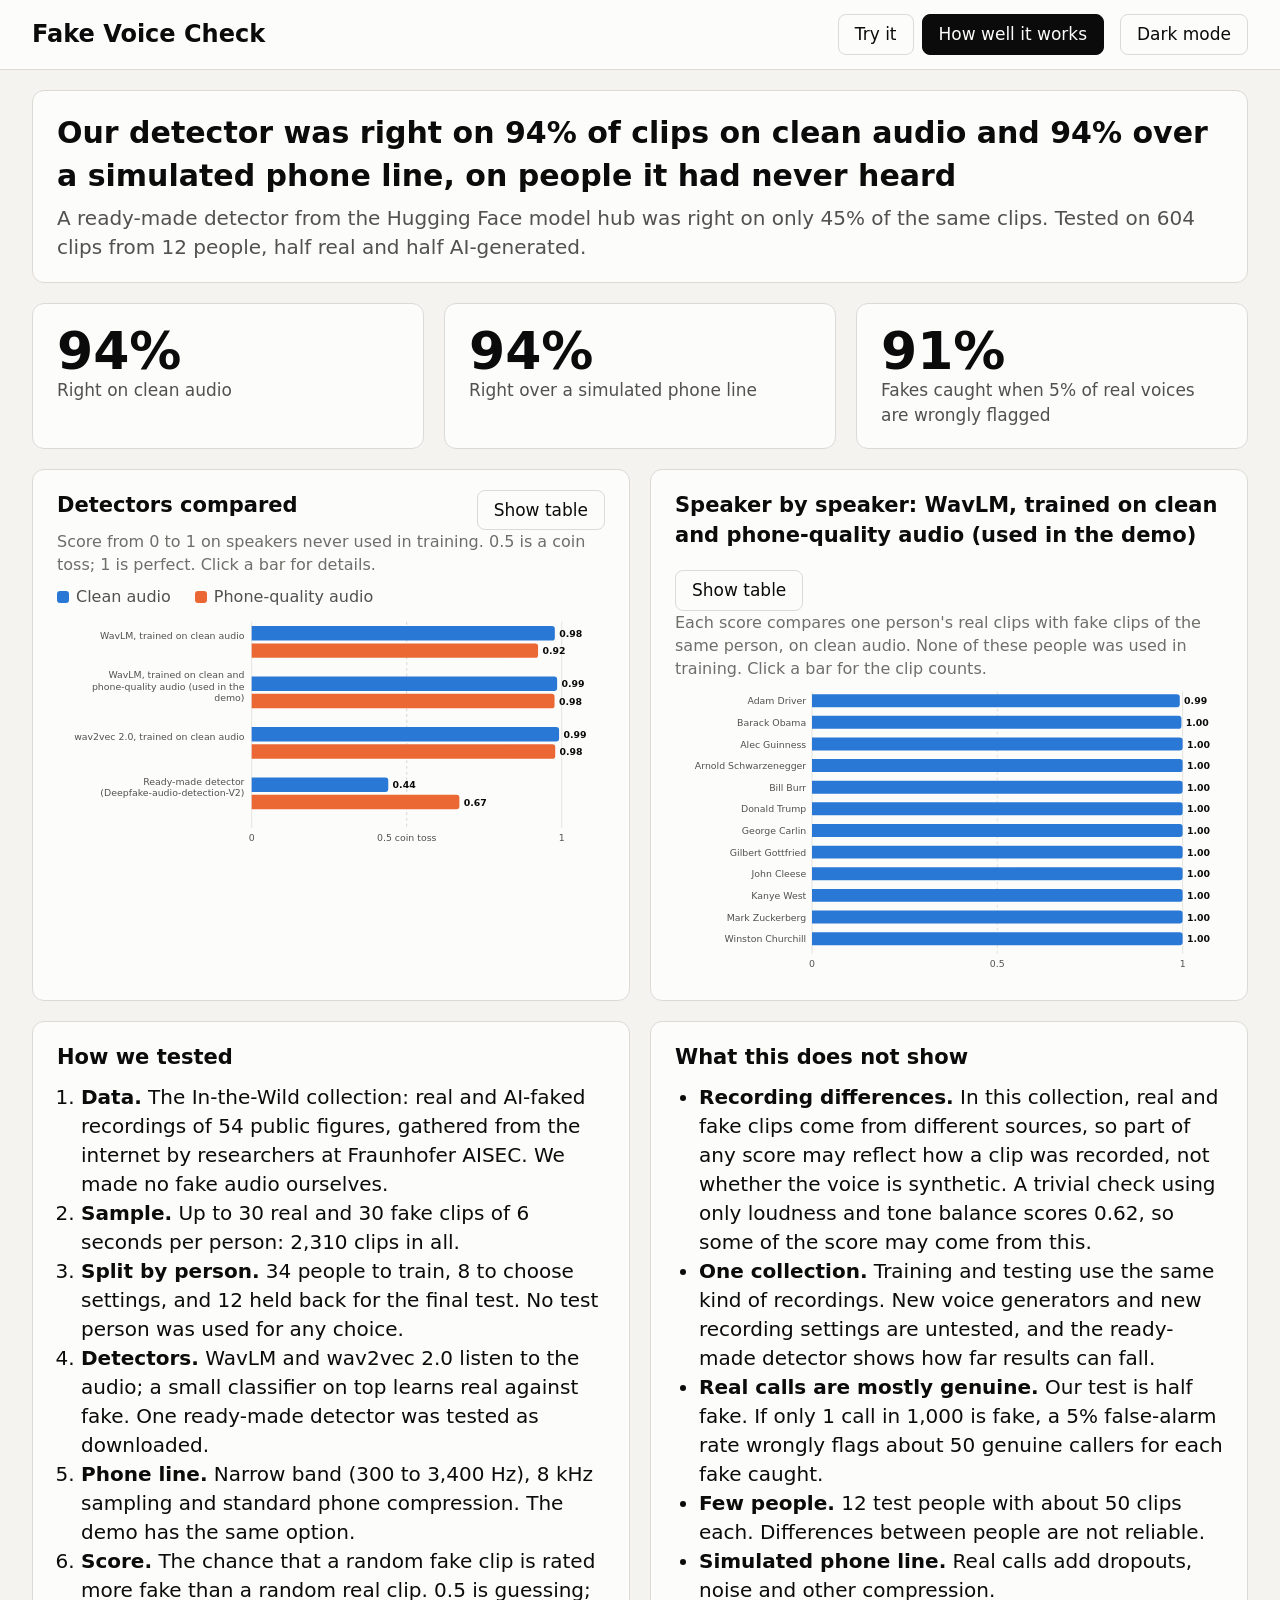
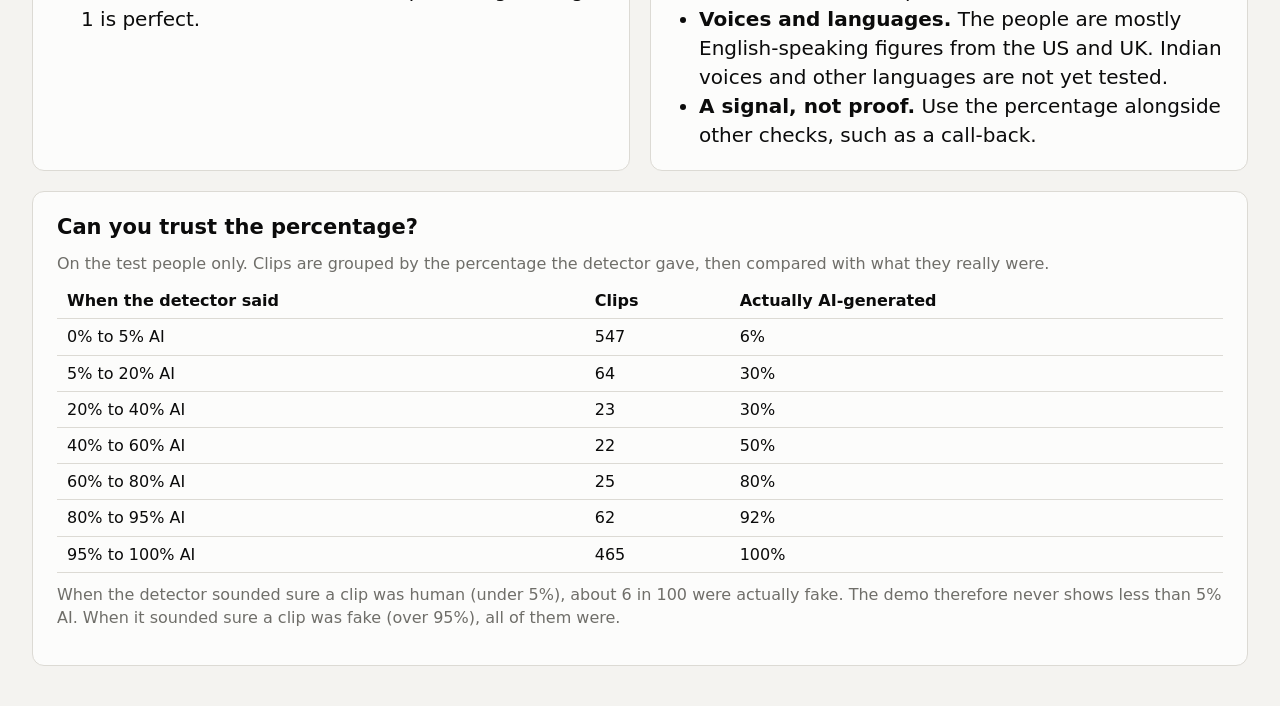
==== docs/stats.html @ 2c1122c0 "Move the website to docs/ so GitHub Pages can serve it Co-Authored-By: Claude Sonnet 5.5 <noreply@an" ====
<!doctype html>
<html lang="en-GB">
<head>
<meta charset="utf-8">
<meta name="viewport" content="width=device-width, initial-scale=1">
<title>Fake Voice Check: how well it works</title>
<meta name="description" content="Test results for detecting AI-generated voices, on speakers the detectors had never heard, with clean and phone-quality audio.">
<link rel="stylesheet" href="assets/style.css">
</head>
<body>
<header class="top">
  <h1>Fake Voice Check</h1>
  <nav>
    <a href="index.html">Try it</a>
    <a href="stats.html" aria-current="page">How well it works</a>
    <button class="btn toggle" id="theme" aria-label="Switch between light and dark">Dark mode</button>
  </nav>
</header>
<main>
  <div class="card" style="margin-bottom:1rem">
    <h2 id="headline" style="font-size:1.5rem; margin:0"></h2>
    <p class="muted" id="subhead" style="margin:.3rem 0 0"></p>
  </div>
  <div class="grid cols-3" id="tiles" style="margin-bottom:1rem"></div>
  <div class="grid cols-2">
    <section class="card">
      <div class="row" style="justify-content:space-between"><h2>Detectors compared</h2><button class="btn" id="t1">Show table</button></div>
      <p class="small" style="margin:0 0 .3rem">Score from 0 to 1 on speakers never used in training. 0.5 is a coin toss; 1 is perfect. Click a bar for details.</p>
      <div class="legend"><span><i style="background:var(--series-1)"></i>Clean audio</span><span><i style="background:var(--series-2)"></i>Phone-quality audio</span></div>
      <div id="chart1"></div>
    </section>
    <section class="card">
      <div class="row" style="justify-content:space-between"><h2 id="h-spk">Speaker by speaker</h2><button class="btn" id="t2">Show table</button></div>
      <p class="small" style="margin:0 0 .3rem" id="spk-sub"></p>
      <div id="chart2"></div>
    </section>
  </div>
  <div class="grid cols-2" style="margin-top:1rem">
    <section class="card"><h2>How we tested</h2><div id="method"></div></section>
    <section class="card"><h2>What this does not show</h2><div id="caveats"></div></section>
  </div>
  <section class="card" style="margin-top:1rem"><h2>Can you trust the percentage?</h2><p class="small" style="margin:0 0 .4rem" id="cal-sub"></p><div id="cal"></div></section>
</main>
<div id="tip"></div>
<dialog id="dlg"><h3 id="dlg-t"></h3><div id="dlg-b"></div><div class="row" style="margin-top:1rem; justify-content:flex-end"><button class="btn" id="dlg-x">Close</button></div></dialog>
<script src="assets/stats.js"></script>
</body>
</html>
---- docs/assets/style.css ----
/* Built for a monitor: large text, little white space. Light by default, dark on request. */
:root {
  color-scheme: light;
  --surface-0: #f4f3f0;
  --surface-1: #fcfcfb;
  --line: #dcdad4;
  --text-primary: #0b0b0b;
  --text-secondary: #52514e;
  --text-muted: #6f6e69;
  --series-1: #2a78d6;   /* clean audio */
  --series-2: #eb6834;   /* phone-quality audio */
  --human: #2a78d6;
  --ai: #eb6834;
  --good: #006300;
  --warn-bg: #fff4d6;
  --warn-line: #e0b84a;
}
:root[data-theme="dark"] {
  color-scheme: dark;
  --surface-0: #121211;
  --surface-1: #1a1a19;
  --line: #3a3a37;
  --text-primary: #f0efec;
  --text-secondary: #c3c2b7;
  --text-muted: #a3a29a;
  --series-1: #3987e5;
  --series-2: #d95926;
  --human: #3987e5;
  --ai: #d95926;
  --good: #5fd35f;
  --warn-bg: #3a3320;
  --warn-line: #8a7430;
}
* { box-sizing: border-box; }
html { font-size: 20px; }
body {
  margin: 0; background: var(--surface-0); color: var(--text-primary);
  font-family: system-ui, -apple-system, "Segoe UI", Roboto, sans-serif; line-height: 1.45;
}
header.top {
  display: flex; align-items: center; gap: 1.2rem; padding: .7rem 1.6rem;
  background: var(--surface-1); border-bottom: 1px solid var(--line);
}
header.top h1 { font-size: 1.2rem; margin: 0; font-weight: 650; }
header.top nav { display: flex; gap: .4rem; margin-left: auto; }
header.top a, button.btn {
  font: inherit; font-size: .85rem; color: var(--text-primary); text-decoration: none;
  padding: .35rem .8rem; border: 1px solid var(--line); border-radius: 8px;
  background: var(--surface-1); cursor: pointer;
}
header.top a[aria-current="page"] { background: var(--text-primary); color: var(--surface-1); border-color: var(--text-primary); }
button.btn.primary { background: var(--series-1); color: #fff; border-color: var(--series-1); }
button.btn:disabled { opacity: .5; cursor: not-allowed; }
main { padding: 1rem 1.6rem 2rem; max-width: 1700px; margin: 0 auto; }
.grid { display: grid; gap: 1rem; }
.cols-2 { grid-template-columns: 1fr 1fr; }
.cols-3 { grid-template-columns: repeat(3, 1fr); }
.cols-demo { grid-template-columns: 5fr 7fr; }
.card { background: var(--surface-1); border: 1px solid var(--line); border-radius: 12px; padding: 1rem 1.2rem; }
.card h2 { font-size: 1.05rem; margin: 0 0 .5rem; }
.muted { color: var(--text-secondary); }
.small { font-size: .8rem; color: var(--text-muted); }
.tile { cursor: pointer; transition: border-color .15s; }
.tile:hover, .tile:focus-visible { border-color: var(--text-secondary); outline: none; }
.tile .big { font-size: 2.6rem; font-weight: 700; line-height: 1.05; font-variant-numeric: tabular-nums; }
.tile .label { font-size: .85rem; color: var(--text-secondary); }
/* demo */
.drop { border: 2px dashed var(--line); border-radius: 12px; padding: 1.2rem; text-align: center; background: var(--surface-0); }
.drop.over { border-color: var(--series-1); }
.row { display: flex; gap: .5rem; flex-wrap: wrap; align-items: center; }
.samples { display: grid; grid-template-columns: 1fr 1fr; gap: .4rem; margin-top: .5rem; }
.samples button { text-align: left; }
.verdict { font-size: 3.2rem; font-weight: 750; line-height: 1; }
.verdict.ai { color: var(--ai); } .verdict.human { color: var(--human); }
.bar2 { display: flex; height: 38px; border-radius: 8px; overflow: hidden; gap: 2px; margin: .6rem 0; }
.bar2 div { display: flex; align-items: center; padding: 0 .6rem; color: #fff; font-weight: 650; font-size: .9rem; min-width: 0; white-space: nowrap; overflow: hidden; }
.bar2 .h { background: var(--human); } .bar2 .a { background: var(--ai); }
.timeline { display: flex; align-items: flex-end; gap: 4px; height: 120px; border-bottom: 1px solid var(--line); padding-top: 4px; }
.timeline .w { flex: 1; min-width: 6px; max-width: 70px; border-radius: 4px 4px 0 0; background: var(--ai); cursor: pointer; position: relative; }
.timeline .w:hover { filter: brightness(1.1); }
.legend { display: flex; gap: 1.2rem; font-size: .8rem; color: var(--text-secondary); margin: .4rem 0; }
.legend i { display: inline-block; width: 12px; height: 12px; border-radius: 3px; margin-right: .35rem; vertical-align: -1px; }
.note { background: var(--warn-bg); border: 1px solid var(--warn-line); border-radius: 10px; padding: .6rem .9rem; font-size: .8rem; }
.status { min-height: 1.3rem; font-size: .85rem; color: var(--text-secondary); }
/* charts */
svg text { fill: var(--text-secondary); font-size: 13px; }
svg .val { fill: var(--text-primary); font-weight: 600; }
.bar-hit { cursor: pointer; }
table.data { border-collapse: collapse; width: 100%; font-size: .8rem; font-variant-numeric: tabular-nums; }
table.data th, table.data td { text-align: left; padding: .3rem .5rem; border-bottom: 1px solid var(--line); }
#tip { position: fixed; pointer-events: none; background: var(--text-primary); color: var(--surface-1); padding: .35rem .6rem; border-radius: 6px; font-size: .78rem; display: none; z-index: 20; max-width: 320px; }
dialog { border: 1px solid var(--line); border-radius: 12px; background: var(--surface-1); color: var(--text-primary); max-width: 640px; padding: 1.2rem 1.4rem; }
dialog::backdrop { background: rgba(0,0,0,.45); }
dialog h3 { margin: 0 0 .5rem; }
.toggle { margin-left: .4rem; }
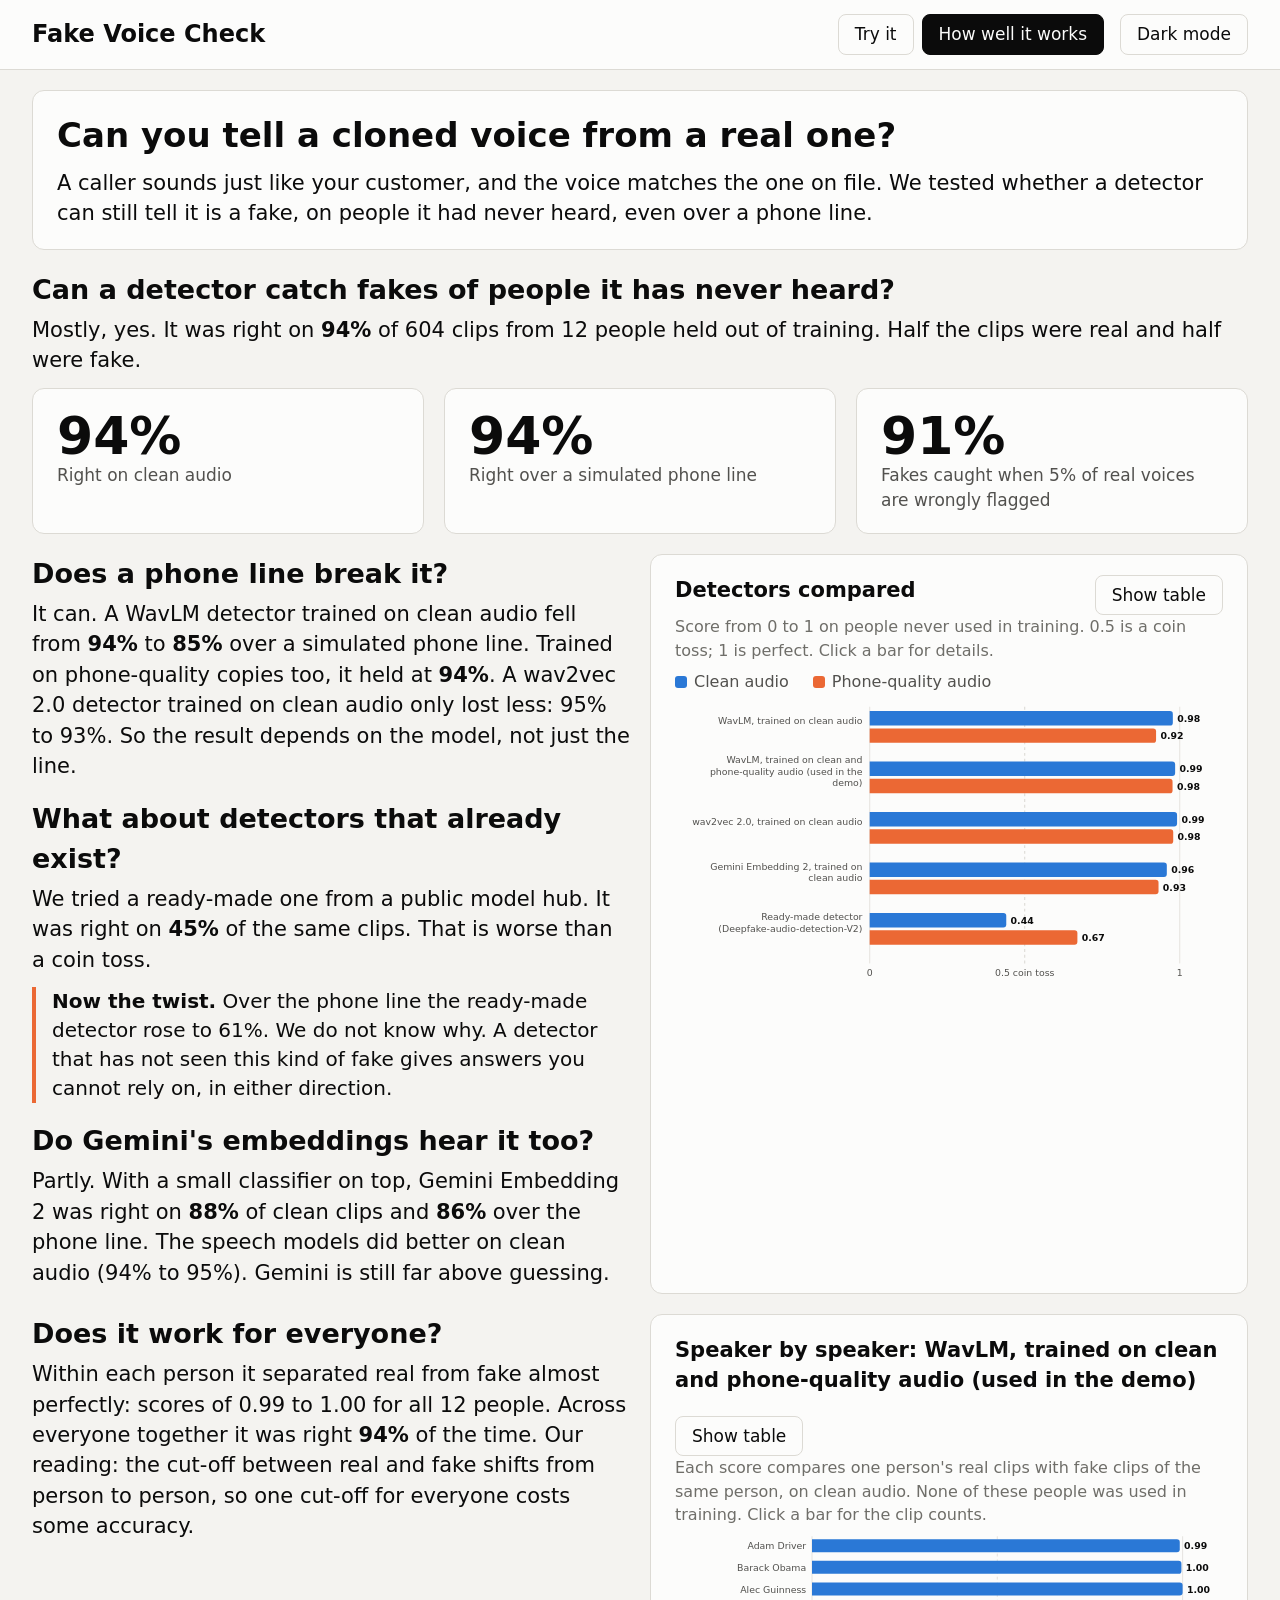
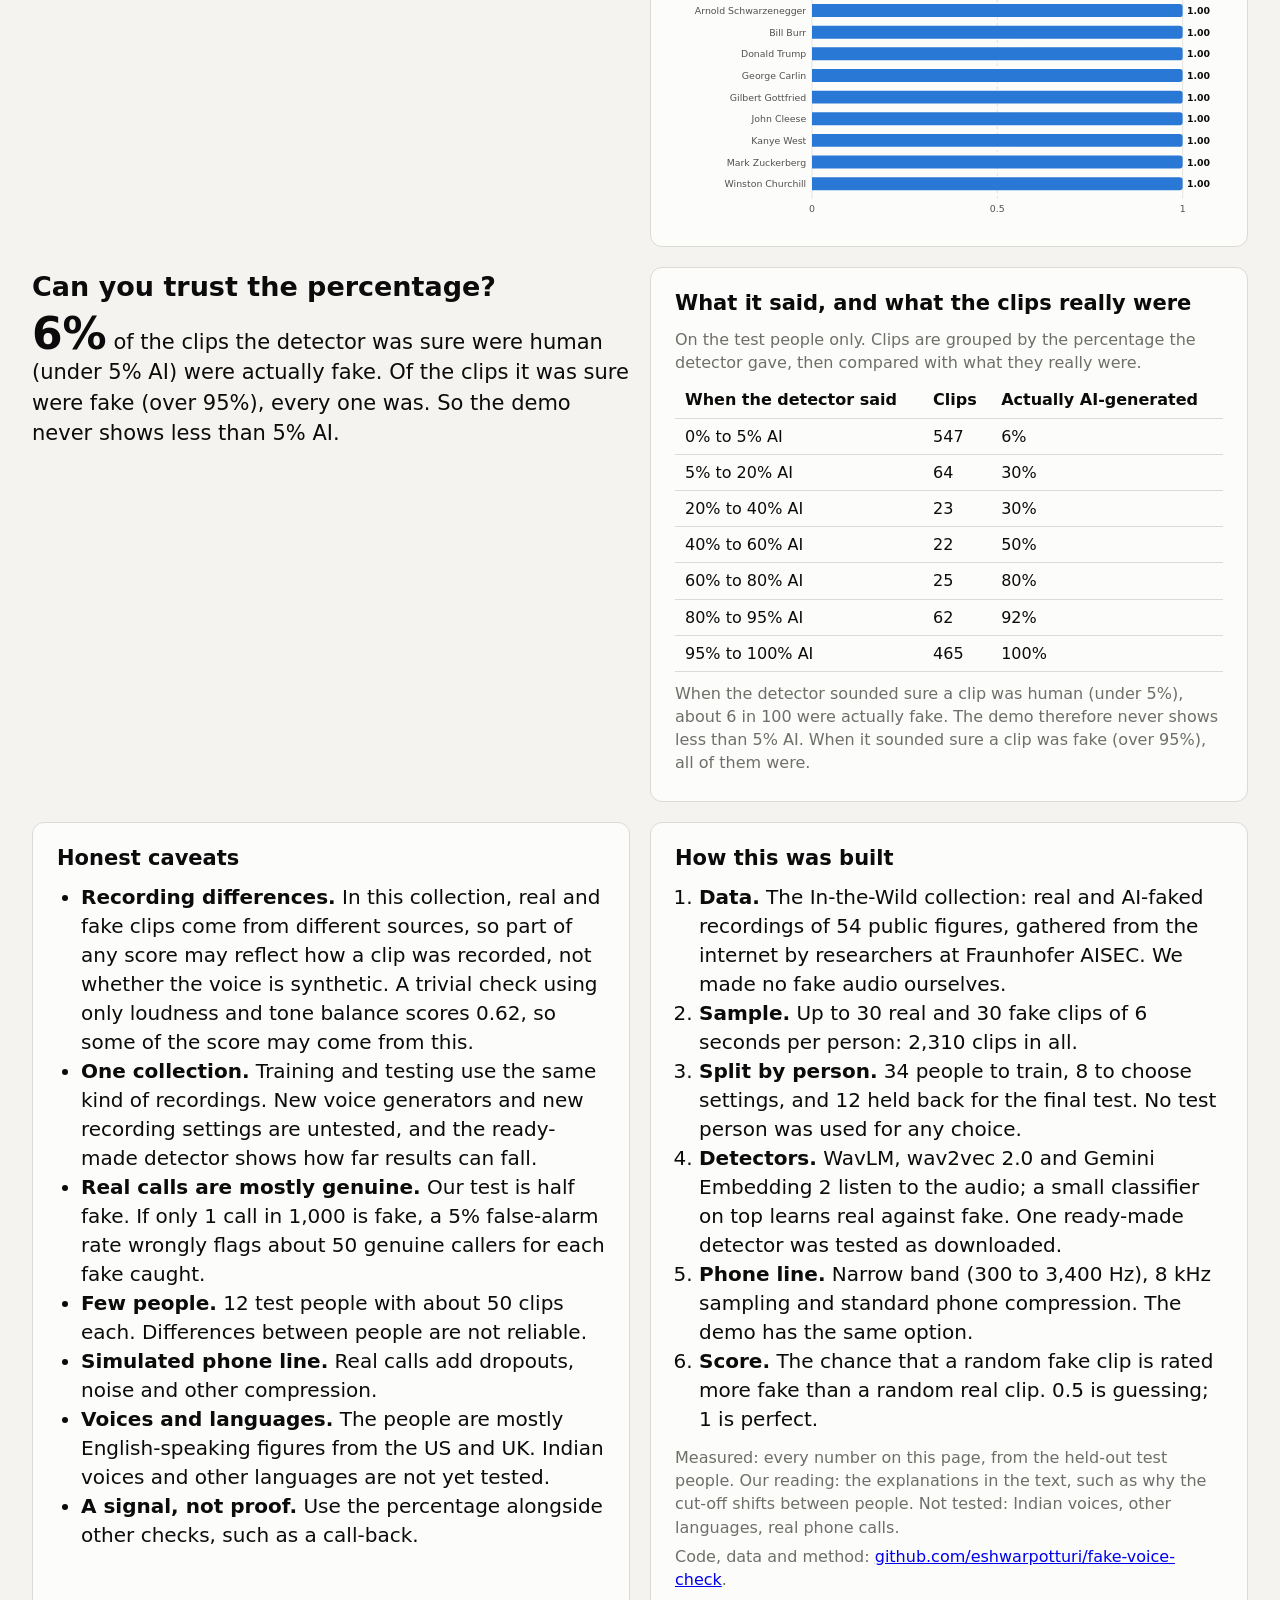
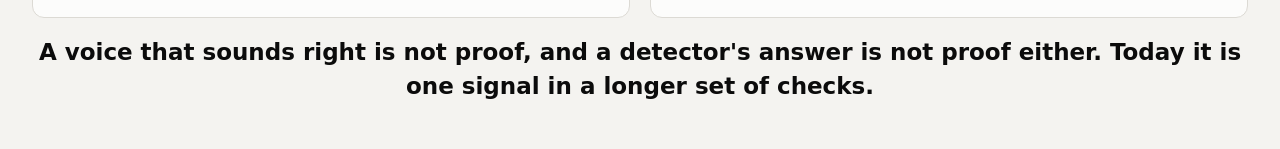
==== commit 83cb1fc7: "Mark samples R or F and tell the results as a story Sample buttons now carry R (real) or F (fake). T" ====
--- a/docs/stats.html
+++ b/docs/stats.html
@@ -4,7 +4,7 @@
 <meta charset="utf-8">
 <meta name="viewport" content="width=device-width, initial-scale=1">
 <title>Fake Voice Check: how well it works</title>
-<meta name="description" content="Test results for detecting AI-generated voices, on speakers the detectors had never heard, with clean and phone-quality audio.">
+<meta name="description" content="Can a detector tell a cloned voice from a real one? Results on people it had never heard, with clean and phone-quality audio.">
 <link rel="stylesheet" href="assets/style.css">
 </head>
 <body>
@@ -16,30 +16,63 @@
     <button class="btn toggle" id="theme" aria-label="Switch between light and dark">Dark mode</button>
   </nav>
 </header>
-<main>
+<main class="story">
+  <!-- Hook: one relatable case, then the question -->
   <div class="card" style="margin-bottom:1rem">
-    <h2 id="headline" style="font-size:1.5rem; margin:0"></h2>
-    <p class="muted" id="subhead" style="margin:.3rem 0 0"></p>
+    <h2 id="headline" style="font-size:1.7rem; margin:0"></h2>
+    <p class="lead" id="subhead" style="margin:.4rem 0 0"></p>
   </div>
-  <div class="grid cols-3" id="tiles" style="margin-bottom:1rem"></div>
-  <div class="grid cols-2">
+
+  <!-- 1. Can it catch fakes of people it has never heard? -->
+  <section style="margin-bottom:1rem">
+    <h3 id="q1"></h3><p class="lead" id="a1"></p>
+    <div class="grid cols-3" id="tiles" style="margin-top:.6rem"></div>
+  </section>
+
+  <!-- 2 and 3. Phone line, and the detectors already on the shelf -->
+  <section class="grid cols-2" style="margin-bottom:1rem">
+    <div>
+      <h3 id="q2"></h3><p class="lead" id="a2"></p>
+      <h3 id="q3" style="margin-top:.9rem"></h3><p class="lead" id="a3"></p>
+      <div class="twist" id="twist"></div>
+      <h3 id="q4" style="margin-top:.9rem"></h3><p class="lead" id="a4"></p>
+    </div>
     <section class="card">
       <div class="row" style="justify-content:space-between"><h2>Detectors compared</h2><button class="btn" id="t1">Show table</button></div>
-      <p class="small" style="margin:0 0 .3rem">Score from 0 to 1 on speakers never used in training. 0.5 is a coin toss; 1 is perfect. Click a bar for details.</p>
+      <p class="small" style="margin:0 0 .3rem">Score from 0 to 1 on people never used in training. 0.5 is a coin toss; 1 is perfect. Click a bar for details.</p>
       <div class="legend"><span><i style="background:var(--series-1)"></i>Clean audio</span><span><i style="background:var(--series-2)"></i>Phone-quality audio</span></div>
       <div id="chart1"></div>
     </section>
+  </section>
+
+  <!-- 5. Does it work for everyone? -->
+  <section class="grid cols-2" style="margin-bottom:1rem">
+    <div>
+      <h3 id="q5"></h3><p class="lead" id="a5"></p>
+    </div>
     <section class="card">
-      <div class="row" style="justify-content:space-between"><h2 id="h-spk">Speaker by speaker</h2><button class="btn" id="t2">Show table</button></div>
+      <div class="row" style="justify-content:space-between"><h2 id="h-spk">Person by person</h2><button class="btn" id="t2">Show table</button></div>
       <p class="small" style="margin:0 0 .3rem" id="spk-sub"></p>
       <div id="chart2"></div>
     </section>
+  </section>
+
+  <!-- 6. Can you trust the percentage? -->
+  <section class="grid cols-2" style="margin-bottom:1rem">
+    <div>
+      <h3 id="q6"></h3><p class="lead" id="a6"></p>
+    </div>
+    <section class="card"><h2>What it said, and what the clips really were</h2><p class="small" style="margin:0 0 .4rem" id="cal-sub"></p><div id="cal"></div></section>
+  </section>
+
+  <!-- Honest caveats, and how the story was built -->
+  <div class="grid cols-2">
+    <section class="card"><h2>Honest caveats</h2><div id="caveats"></div></section>
+    <section class="card"><h2>How this was built</h2><div id="method"></div>
+      <p class="small" style="margin-top:.6rem">Measured: every number on this page, from the held-out test people. Our reading: the explanations in the text, such as why the cut-off shifts between people. Not tested: Indian voices, other languages, real phone calls.</p>
+      <p class="small">Code, data and method: <a href="https://github.com/eshwarpotturi/fake-voice-check">github.com/eshwarpotturi/fake-voice-check</a>.</p></section>
   </div>
-  <div class="grid cols-2" style="margin-top:1rem">
-    <section class="card"><h2>How we tested</h2><div id="method"></div></section>
-    <section class="card"><h2>What this does not show</h2><div id="caveats"></div></section>
-  </div>
-  <section class="card" style="margin-top:1rem"><h2>Can you trust the percentage?</h2><p class="small" style="margin:0 0 .4rem" id="cal-sub"></p><div id="cal"></div></section>
+  <p class="closing" id="closing"></p>
 </main>
 <div id="tip"></div>
 <dialog id="dlg"><h3 id="dlg-t"></h3><div id="dlg-b"></div><div class="row" style="margin-top:1rem; justify-content:flex-end"><button class="btn" id="dlg-x">Close</button></div></dialog>
--- a/docs/assets/style.css
+++ b/docs/assets/style.css
@@ -93,3 +93,12 @@
 dialog::backdrop { background: rgba(0,0,0,.45); }
 dialog h3 { margin: 0 0 .5rem; }
 .toggle { margin-left: .4rem; }
+
+.rf { display: inline-block; min-width: 1.5em; text-align: center; font-weight: 700; font-size: .75rem; border-radius: 5px; padding: .05rem .3rem; margin-right: .35rem; color: #fff; }
+.rf.r { background: var(--human); } .rf.f { background: var(--ai); }
+.story h3 { font-size: 1.35rem; margin: 0 0 .3rem; }
+.story p { margin: .3rem 0; }
+.story .lead { font-size: 1.05rem; }
+.story .num { font-size: 2.2rem; font-weight: 700; line-height: 1; font-variant-numeric: tabular-nums; }
+.story .twist { border-left: 4px solid var(--series-2); padding-left: .8rem; margin: .6rem 0; }
+.closing { font-size: 1.15rem; font-weight: 600; text-align: center; padding: .6rem 0 0; }
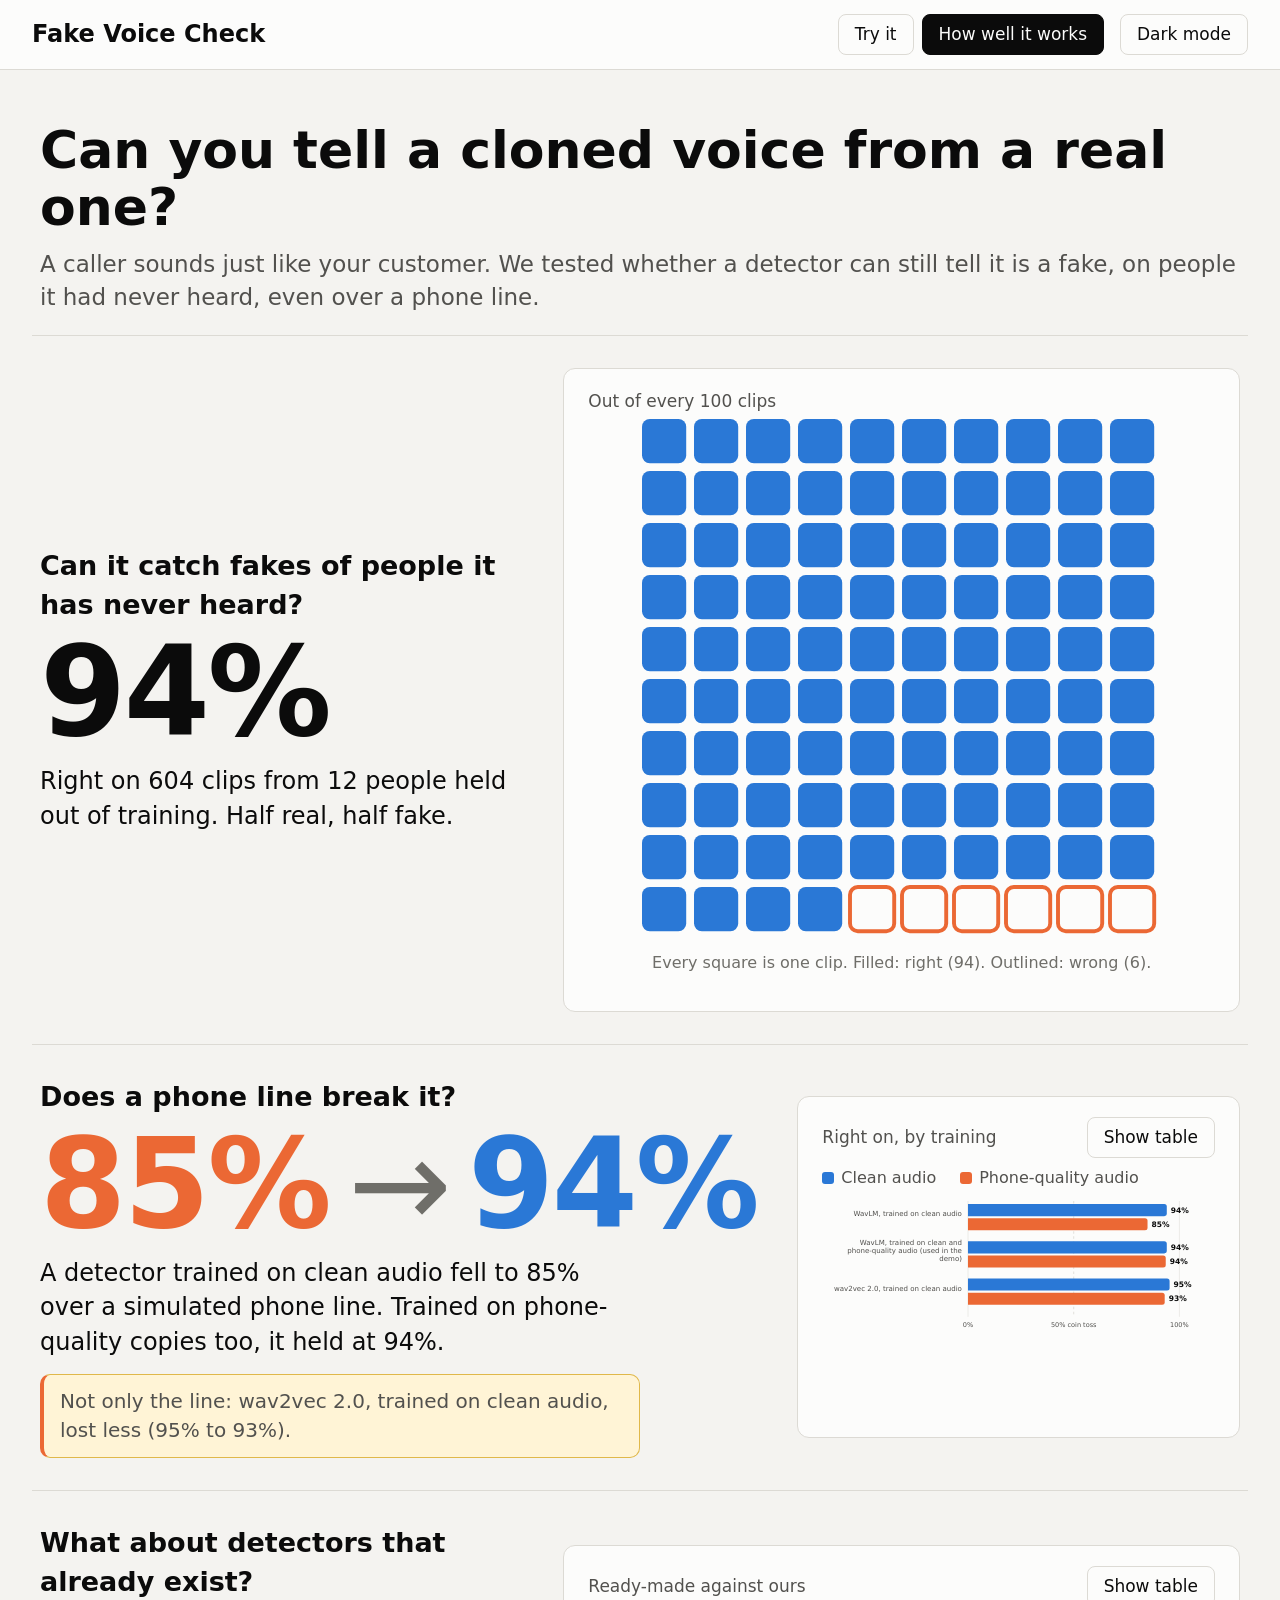
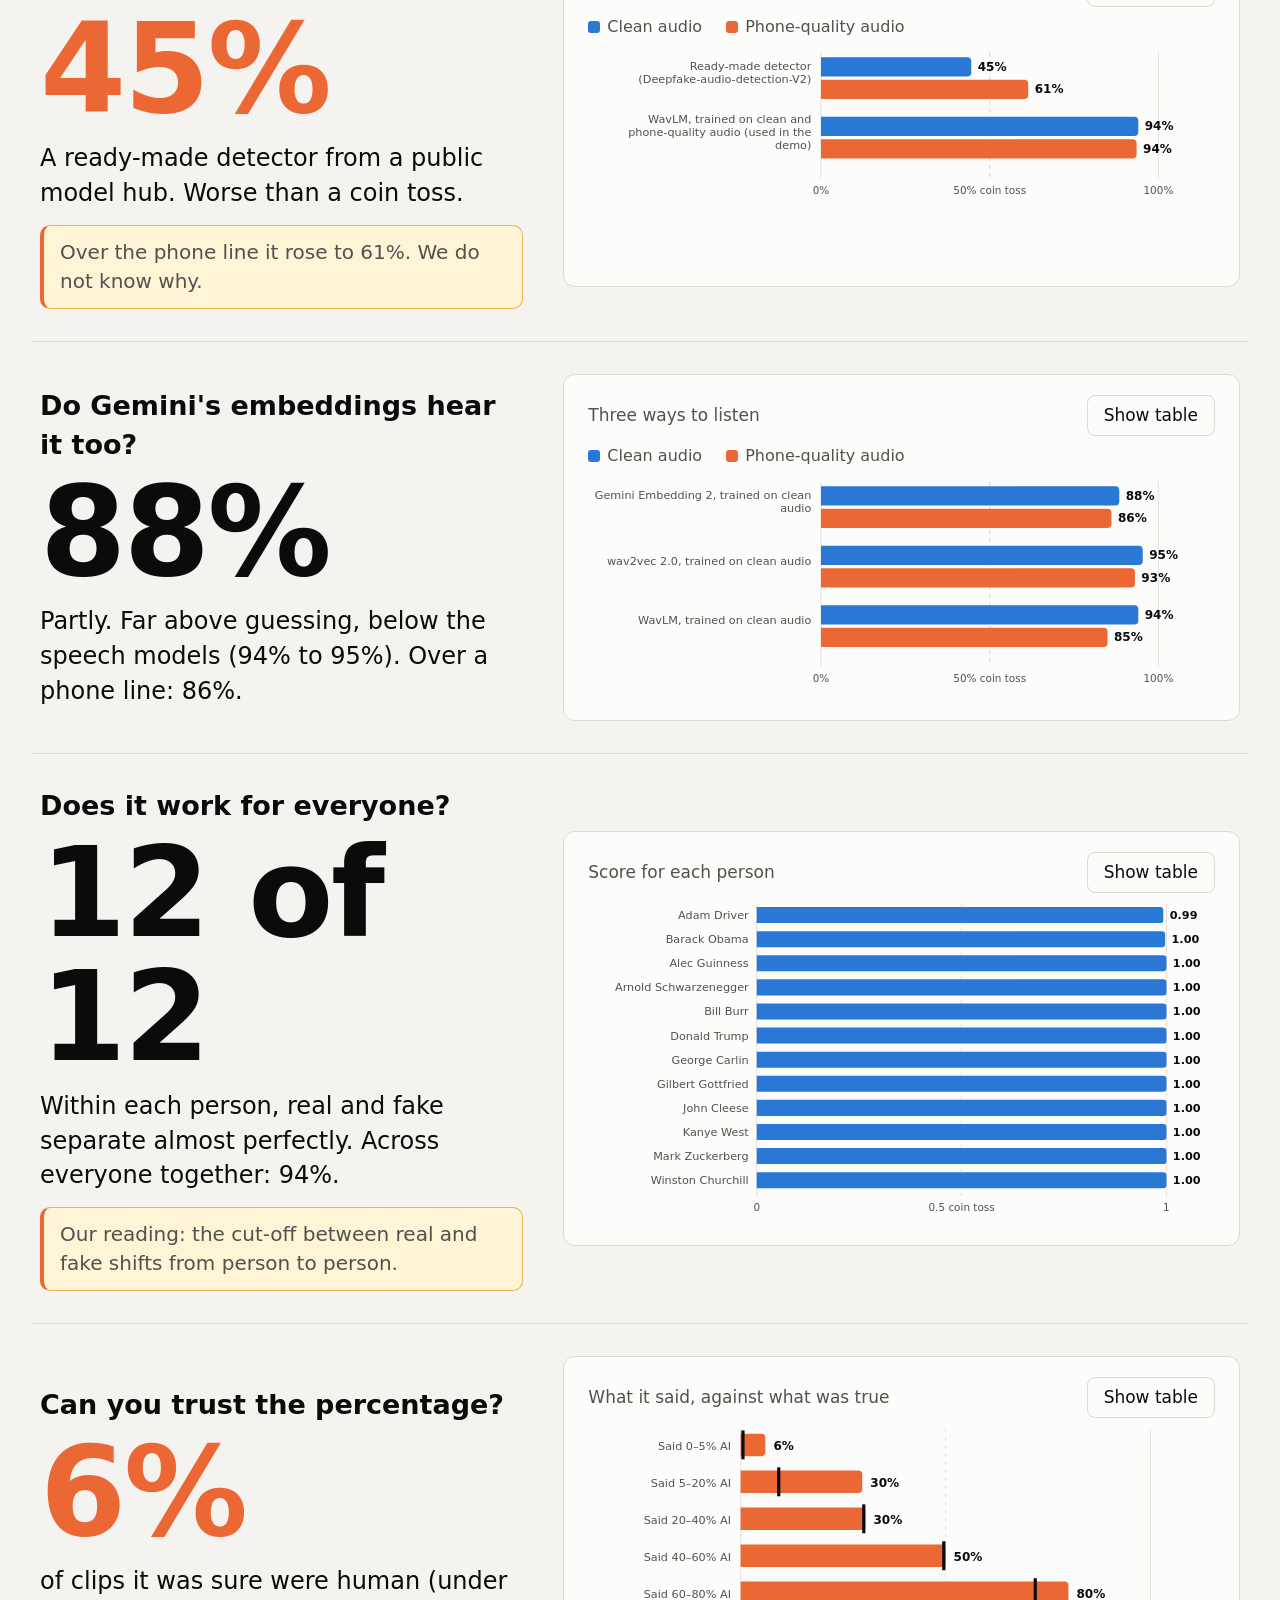
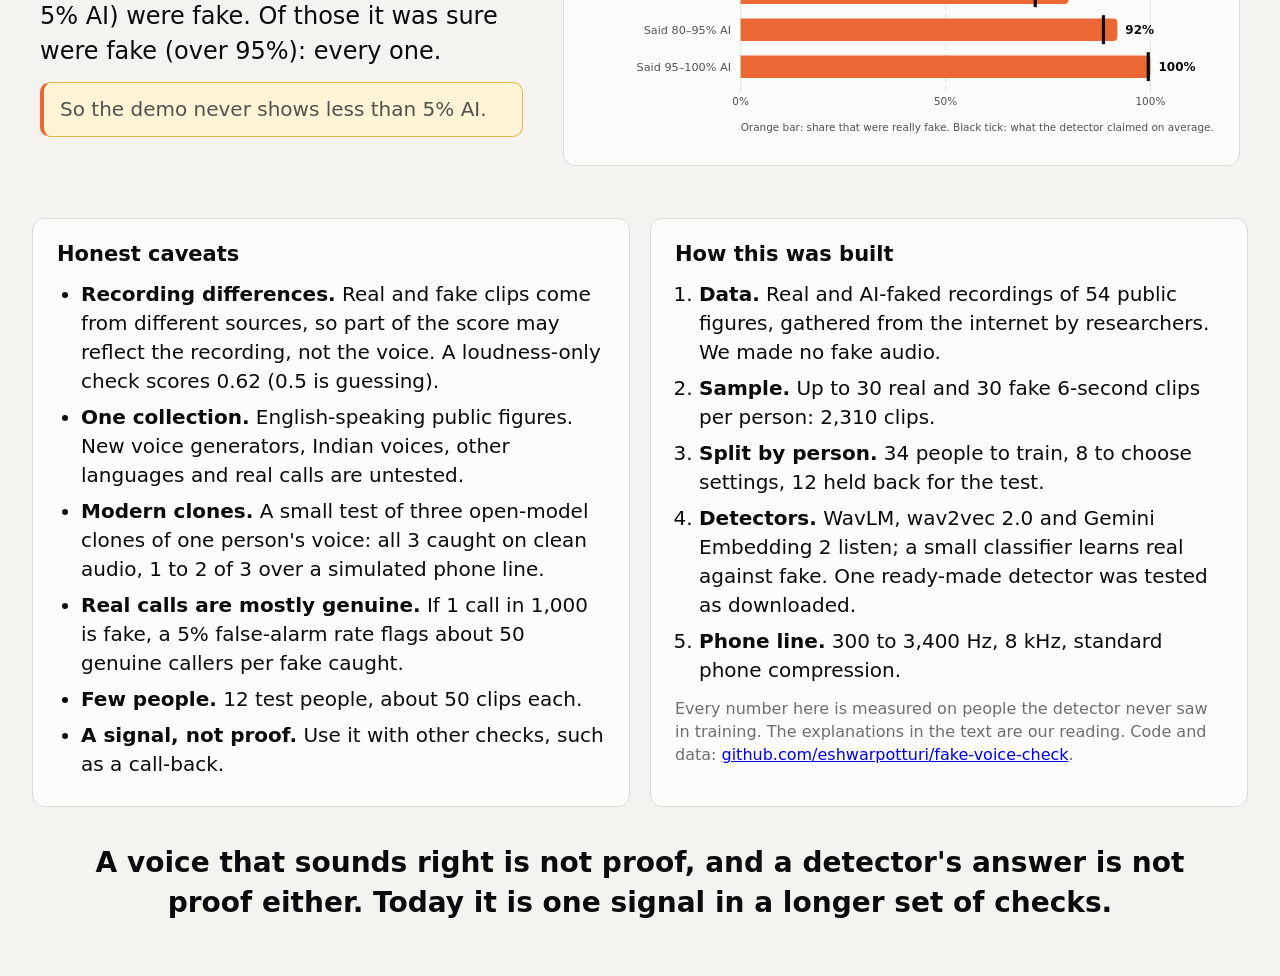
==== commit 18b73761: "Rebuild the results page as a scroll story One question per section, one big number, one short line " ====
--- a/docs/stats.html
+++ b/docs/stats.html
@@ -16,62 +16,17 @@
     <button class="btn toggle" id="theme" aria-label="Switch between light and dark">Dark mode</button>
   </nav>
 </header>
-<main class="story">
-  <!-- Hook: one relatable case, then the question -->
-  <div class="card" style="margin-bottom:1rem">
-    <h2 id="headline" style="font-size:1.7rem; margin:0"></h2>
-    <p class="lead" id="subhead" style="margin:.4rem 0 0"></p>
-  </div>
-
-  <!-- 1. Can it catch fakes of people it has never heard? -->
-  <section style="margin-bottom:1rem">
-    <h3 id="q1"></h3><p class="lead" id="a1"></p>
-    <div class="grid cols-3" id="tiles" style="margin-top:.6rem"></div>
+<main class="story2">
+  <section class="hook">
+    <h2 id="headline"></h2>
+    <p id="subhead"></p>
   </section>
-
-  <!-- 2 and 3. Phone line, and the detectors already on the shelf -->
-  <section class="grid cols-2" style="margin-bottom:1rem">
-    <div>
-      <h3 id="q2"></h3><p class="lead" id="a2"></p>
-      <h3 id="q3" style="margin-top:.9rem"></h3><p class="lead" id="a3"></p>
-      <div class="twist" id="twist"></div>
-      <h3 id="q4" style="margin-top:.9rem"></h3><p class="lead" id="a4"></p>
-    </div>
-    <section class="card">
-      <div class="row" style="justify-content:space-between"><h2>Detectors compared</h2><button class="btn" id="t1">Show table</button></div>
-      <p class="small" style="margin:0 0 .3rem">Score from 0 to 1 on people never used in training. 0.5 is a coin toss; 1 is perfect. Click a bar for details.</p>
-      <div class="legend"><span><i style="background:var(--series-1)"></i>Clean audio</span><span><i style="background:var(--series-2)"></i>Phone-quality audio</span></div>
-      <div id="chart1"></div>
-    </section>
+  <div id="chapters"></div>
+  <section class="grid cols-2 endcards">
+    <div class="card"><h2>Honest caveats</h2><div id="caveats"></div></div>
+    <div class="card"><h2>How this was built</h2><div id="method"></div>
+      <p class="small" style="margin-top:.6rem">Every number here is measured on people the detector never saw in training. The explanations in the text are our reading. Code and data: <a href="https://github.com/eshwarpotturi/fake-voice-check">github.com/eshwarpotturi/fake-voice-check</a>.</p></div>
   </section>
-
-  <!-- 5. Does it work for everyone? -->
-  <section class="grid cols-2" style="margin-bottom:1rem">
-    <div>
-      <h3 id="q5"></h3><p class="lead" id="a5"></p>
-    </div>
-    <section class="card">
-      <div class="row" style="justify-content:space-between"><h2 id="h-spk">Person by person</h2><button class="btn" id="t2">Show table</button></div>
-      <p class="small" style="margin:0 0 .3rem" id="spk-sub"></p>
-      <div id="chart2"></div>
-    </section>
-  </section>
-
-  <!-- 6. Can you trust the percentage? -->
-  <section class="grid cols-2" style="margin-bottom:1rem">
-    <div>
-      <h3 id="q6"></h3><p class="lead" id="a6"></p>
-    </div>
-    <section class="card"><h2>What it said, and what the clips really were</h2><p class="small" style="margin:0 0 .4rem" id="cal-sub"></p><div id="cal"></div></section>
-  </section>
-
-  <!-- Honest caveats, and how the story was built -->
-  <div class="grid cols-2">
-    <section class="card"><h2>Honest caveats</h2><div id="caveats"></div></section>
-    <section class="card"><h2>How this was built</h2><div id="method"></div>
-      <p class="small" style="margin-top:.6rem">Measured: every number on this page, from the held-out test people. Our reading: the explanations in the text, such as why the cut-off shifts between people. Not tested: Indian voices, other languages, real phone calls.</p>
-      <p class="small">Code, data and method: <a href="https://github.com/eshwarpotturi/fake-voice-check">github.com/eshwarpotturi/fake-voice-check</a>.</p></section>
-  </div>
   <p class="closing" id="closing"></p>
 </main>
 <div id="tip"></div>
--- a/docs/assets/style.css
+++ b/docs/assets/style.css
@@ -96,9 +96,21 @@
 
 .rf { display: inline-block; min-width: 1.5em; text-align: center; font-weight: 700; font-size: .75rem; border-radius: 5px; padding: .05rem .3rem; margin-right: .35rem; color: #fff; }
 .rf.r { background: var(--human); } .rf.f { background: var(--ai); }
-.story h3 { font-size: 1.35rem; margin: 0 0 .3rem; }
-.story p { margin: .3rem 0; }
-.story .lead { font-size: 1.05rem; }
-.story .num { font-size: 2.2rem; font-weight: 700; line-height: 1; font-variant-numeric: tabular-nums; }
-.story .twist { border-left: 4px solid var(--series-2); padding-left: .8rem; margin: .6rem 0; }
-.closing { font-size: 1.15rem; font-weight: 600; text-align: center; padding: .6rem 0 0; }
+
+.story2 { max-width: 1760px; }
+.hook { padding: 1.6rem .4rem 1rem; }
+.hook h2 { font-size: 2.6rem; line-height: 1.1; margin: 0; }
+.hook p { font-size: 1.15rem; color: var(--text-secondary); max-width: 62rem; margin: .6rem 0 0; }
+.chapter { display: grid; grid-template-columns: 5fr 7fr; gap: 2rem; align-items: center; padding: 1.6rem .4rem; border-top: 1px solid var(--line); }
+.chapter .q { font-size: 1.35rem; margin: 0 0 .2rem; }
+.chapter .hero { font-size: 6.2rem; font-weight: 800; line-height: 1; font-variant-numeric: tabular-nums; letter-spacing: -.02em; margin: .3rem 0 .5rem; }
+.chapter .hero .from { color: var(--series-2); } .chapter .hero .arrow { color: var(--text-muted); font-weight: 400; margin: 0 .15em; } .chapter .hero .to { color: var(--series-1); }
+.chapter .hero.bad { color: var(--series-2); } .chapter .hero.good { color: var(--series-1); }
+.chapter .cap { font-size: 1.2rem; margin: 0; max-width: 30rem; }
+.chapter .note { margin: .7rem 0 0; padding-left: .8rem; border-left: 4px solid var(--series-2); font-size: 1rem; color: var(--text-secondary); max-width: 30rem; }
+.chapter .viz { min-height: 220px; }
+.vizhead { display: flex; justify-content: space-between; align-items: center; margin-bottom: .3rem; }
+.vizhead span { font-size: .85rem; color: var(--text-secondary); }
+.endcards { margin-top: 1rem; }
+.endcards ul, .endcards ol { margin: 0; padding-left: 1.2rem; } .endcards li { margin-bottom: .35rem; }
+.closing { font-size: 1.4rem; font-weight: 650; text-align: center; padding: 1.8rem 1rem .6rem; max-width: 60rem; margin: 0 auto; }
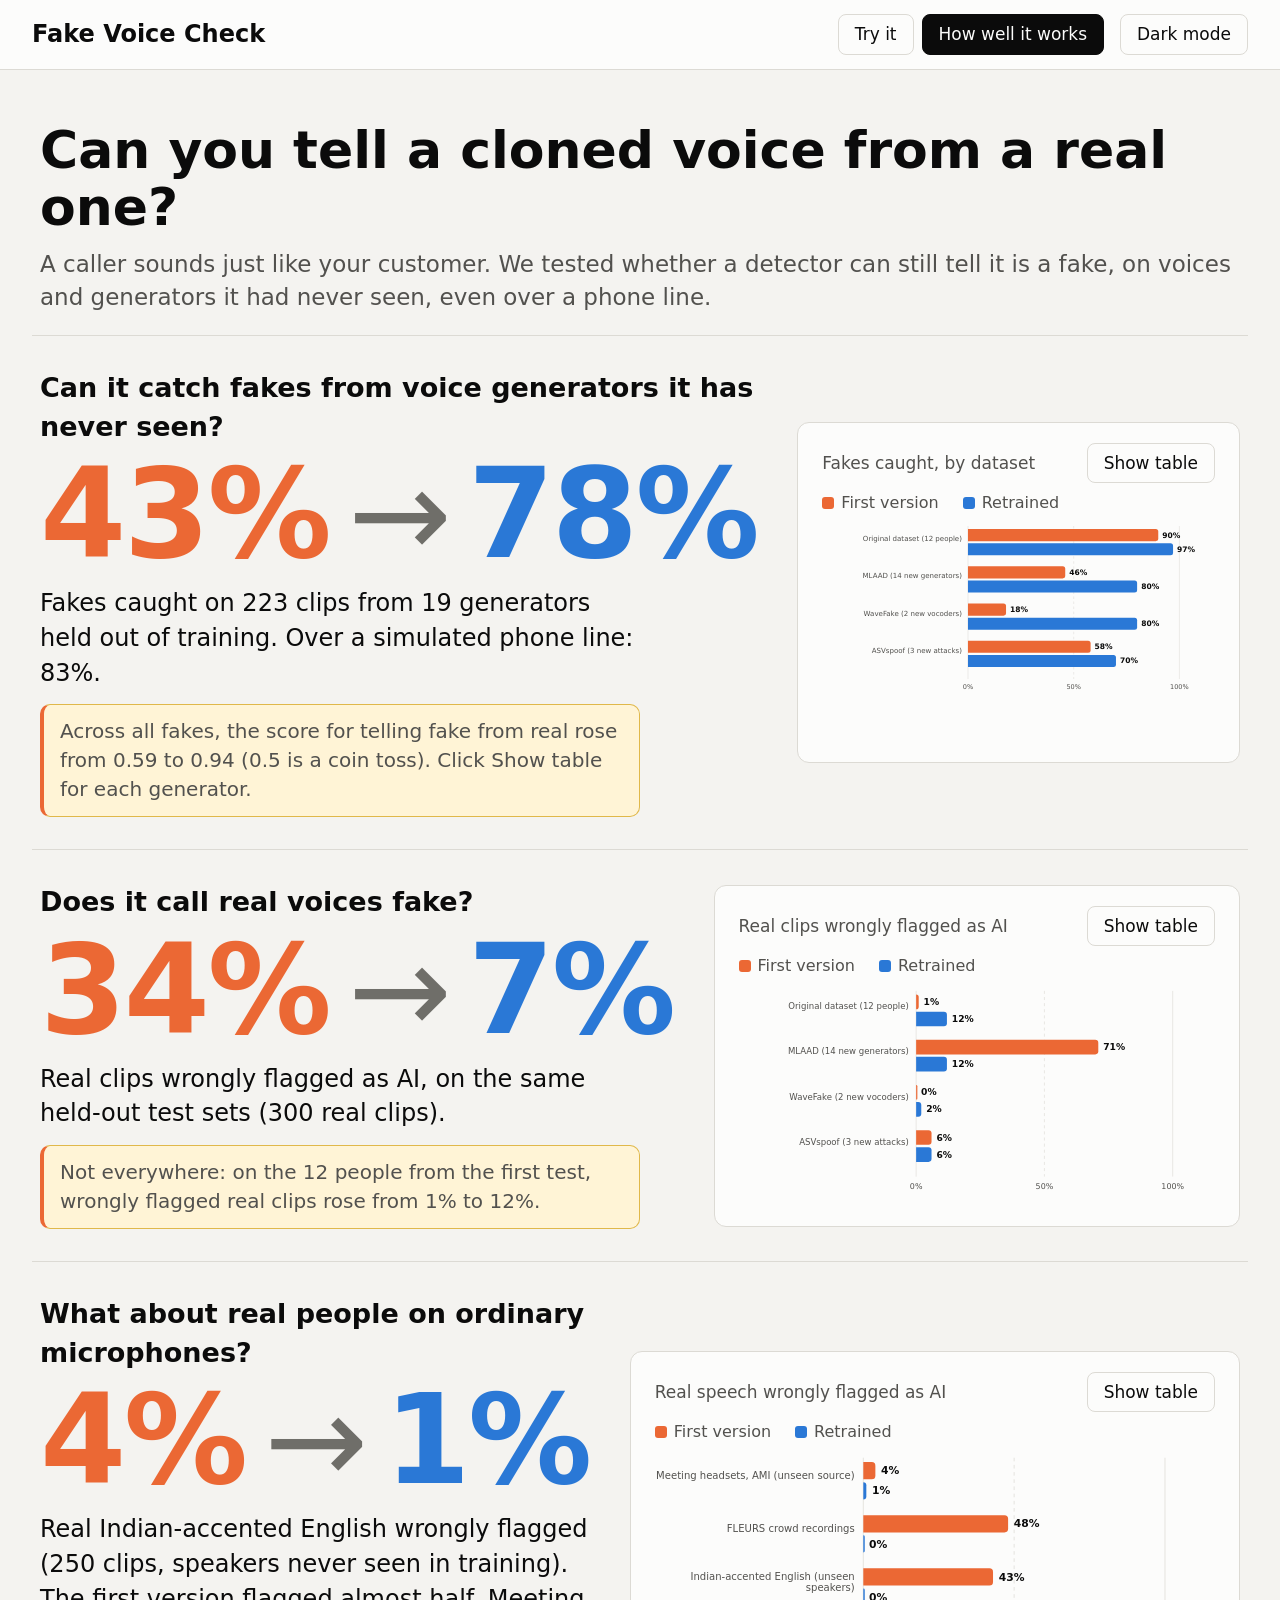
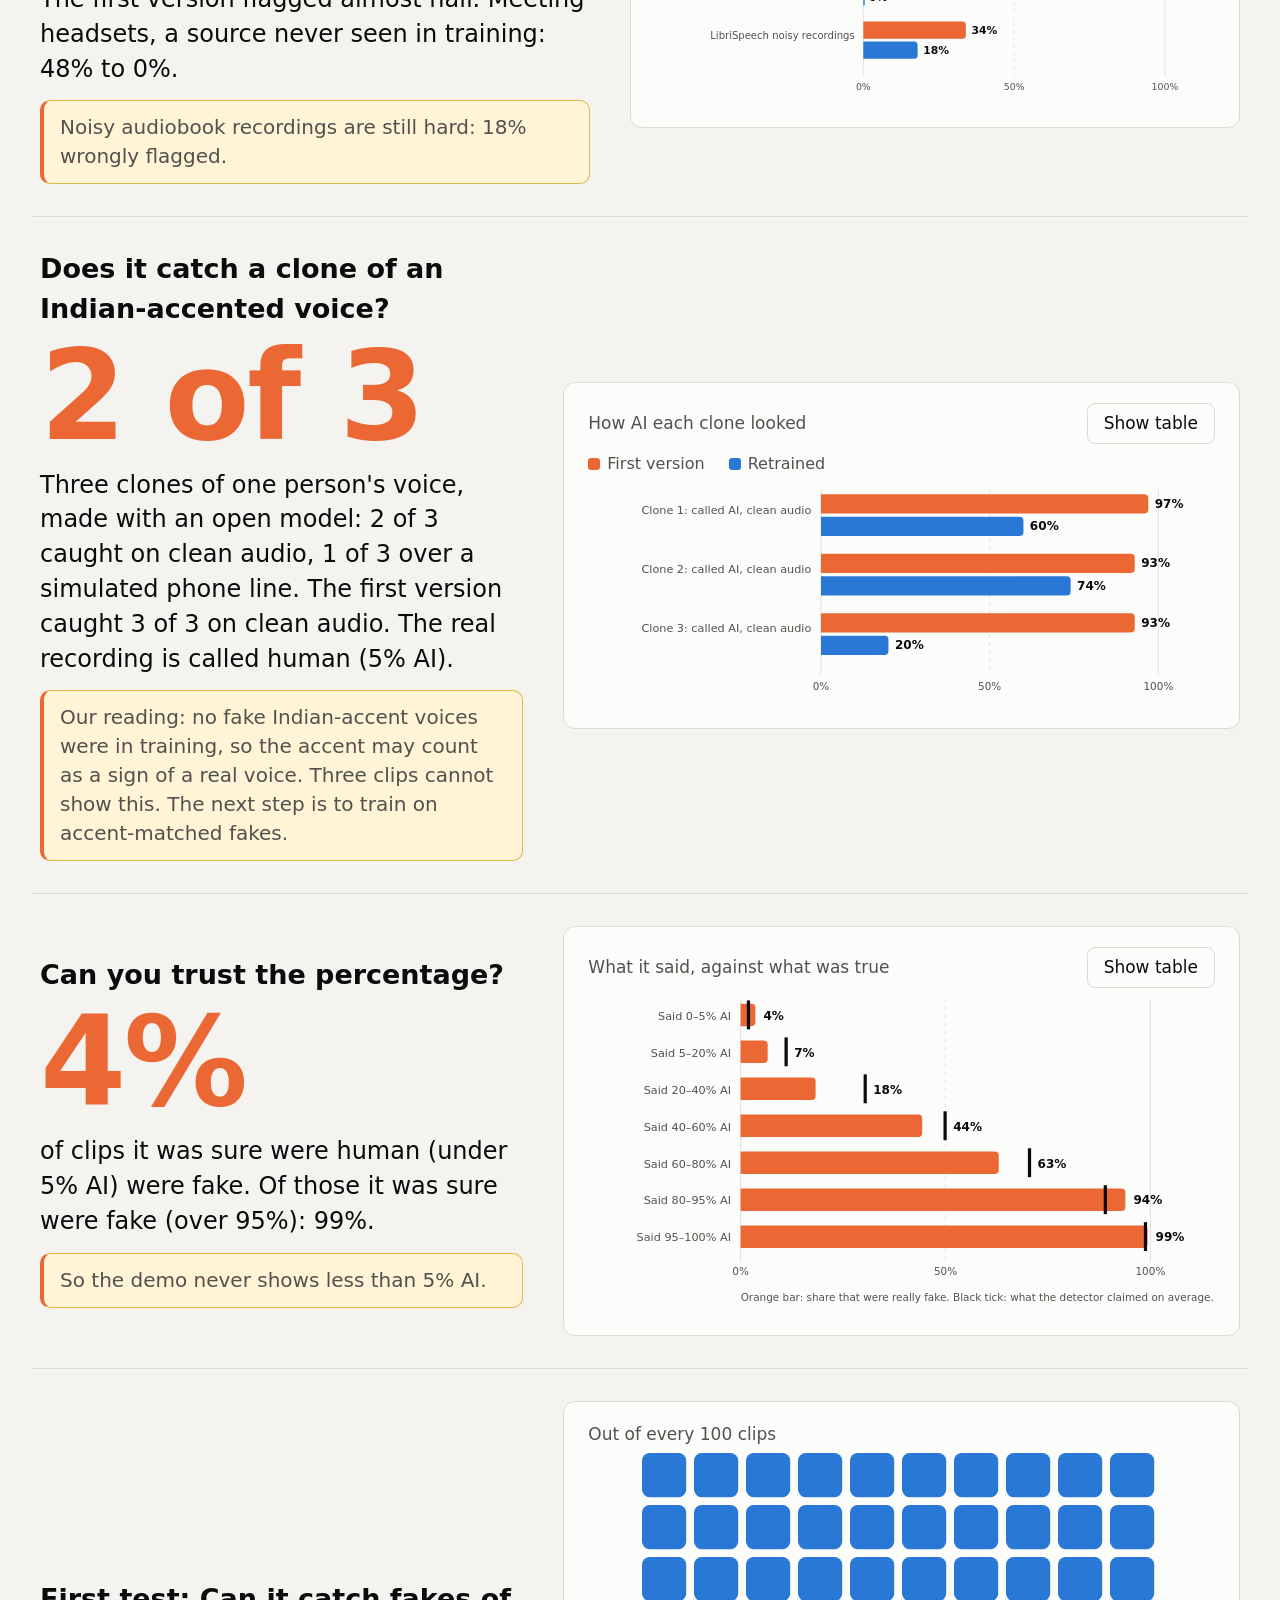
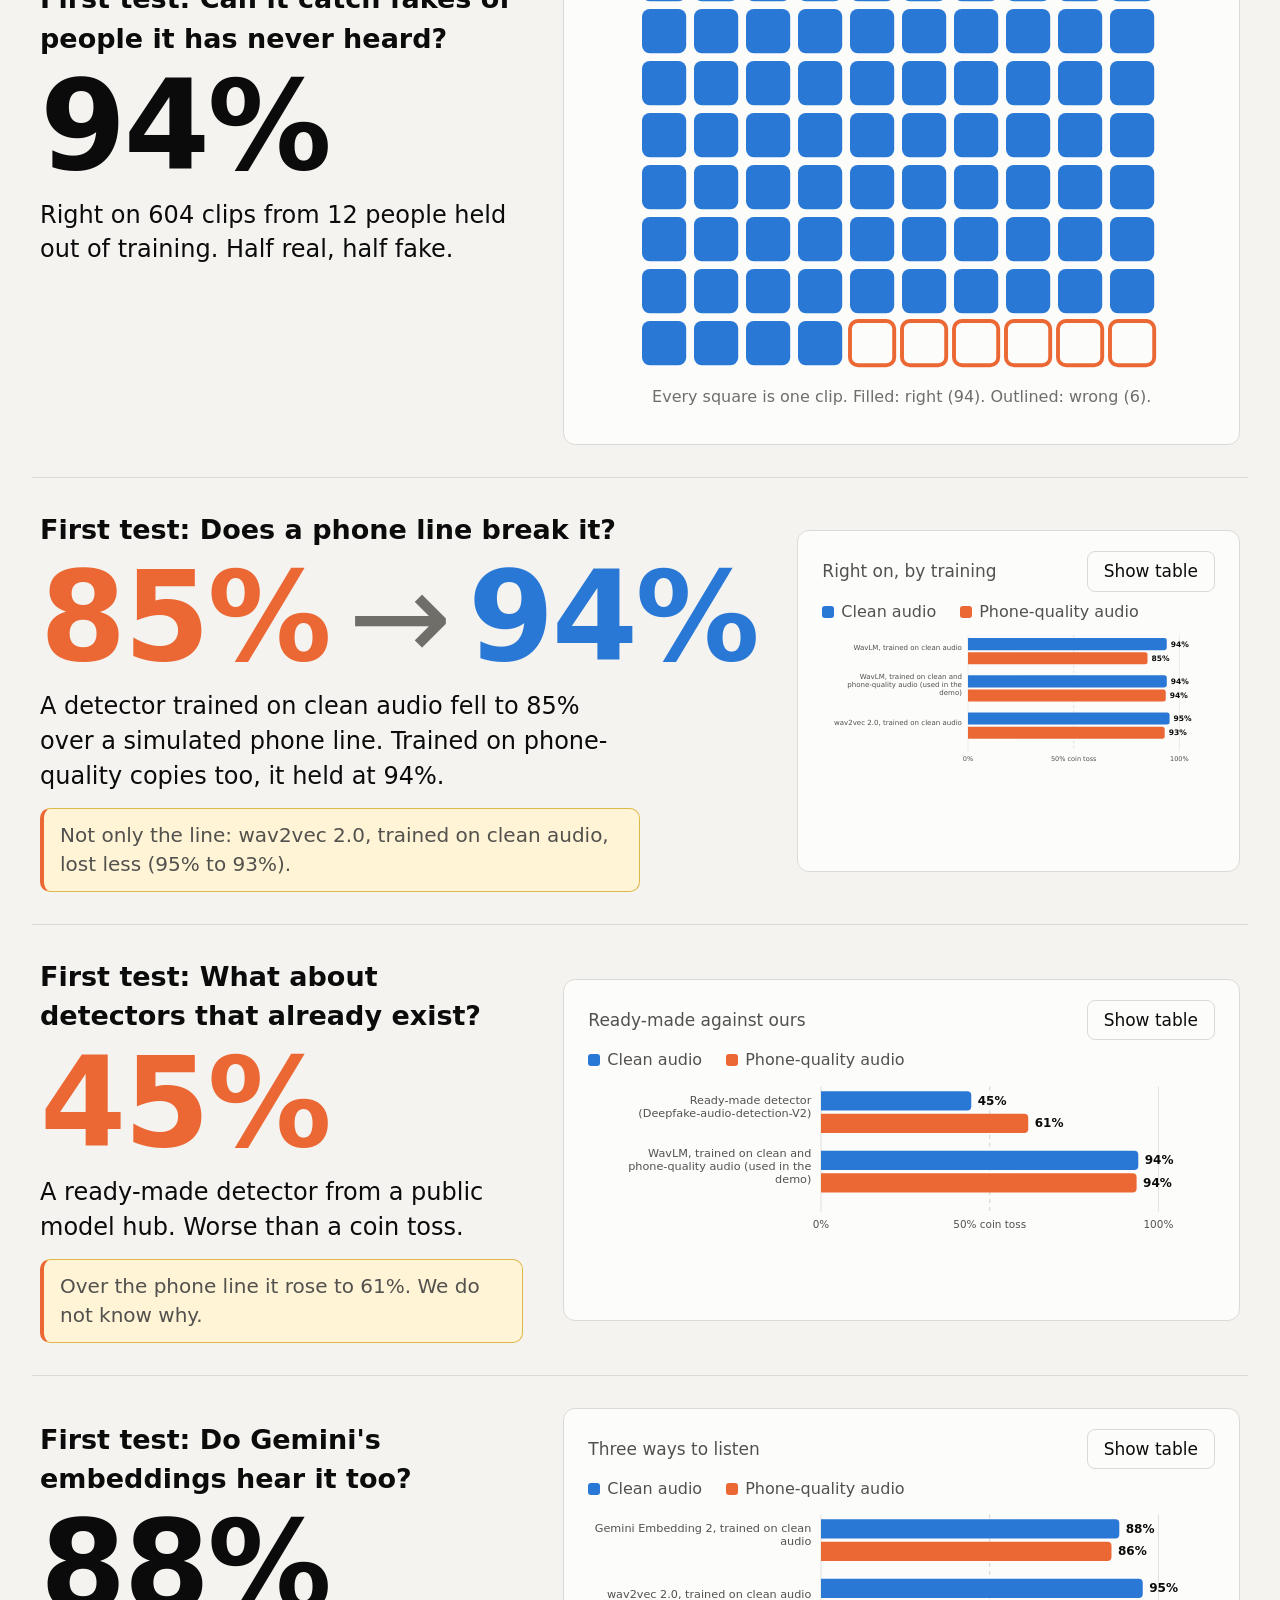
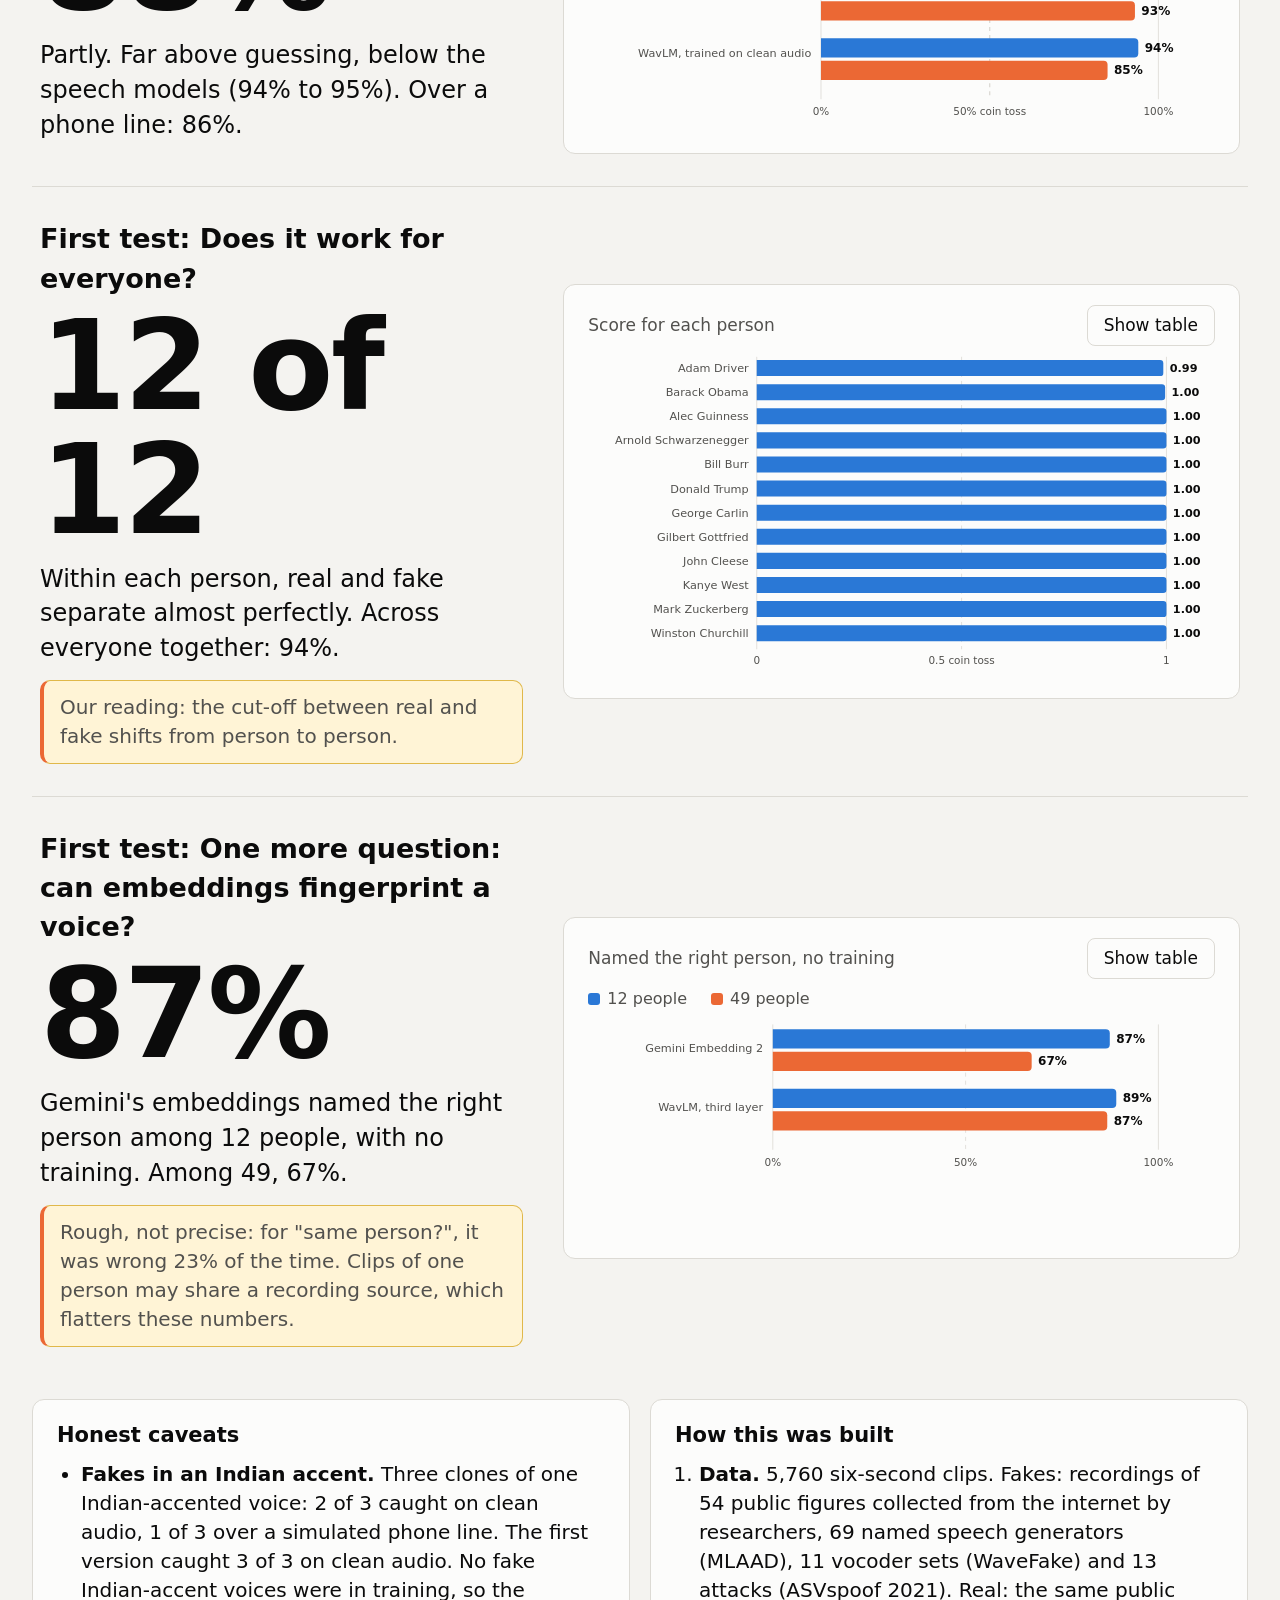
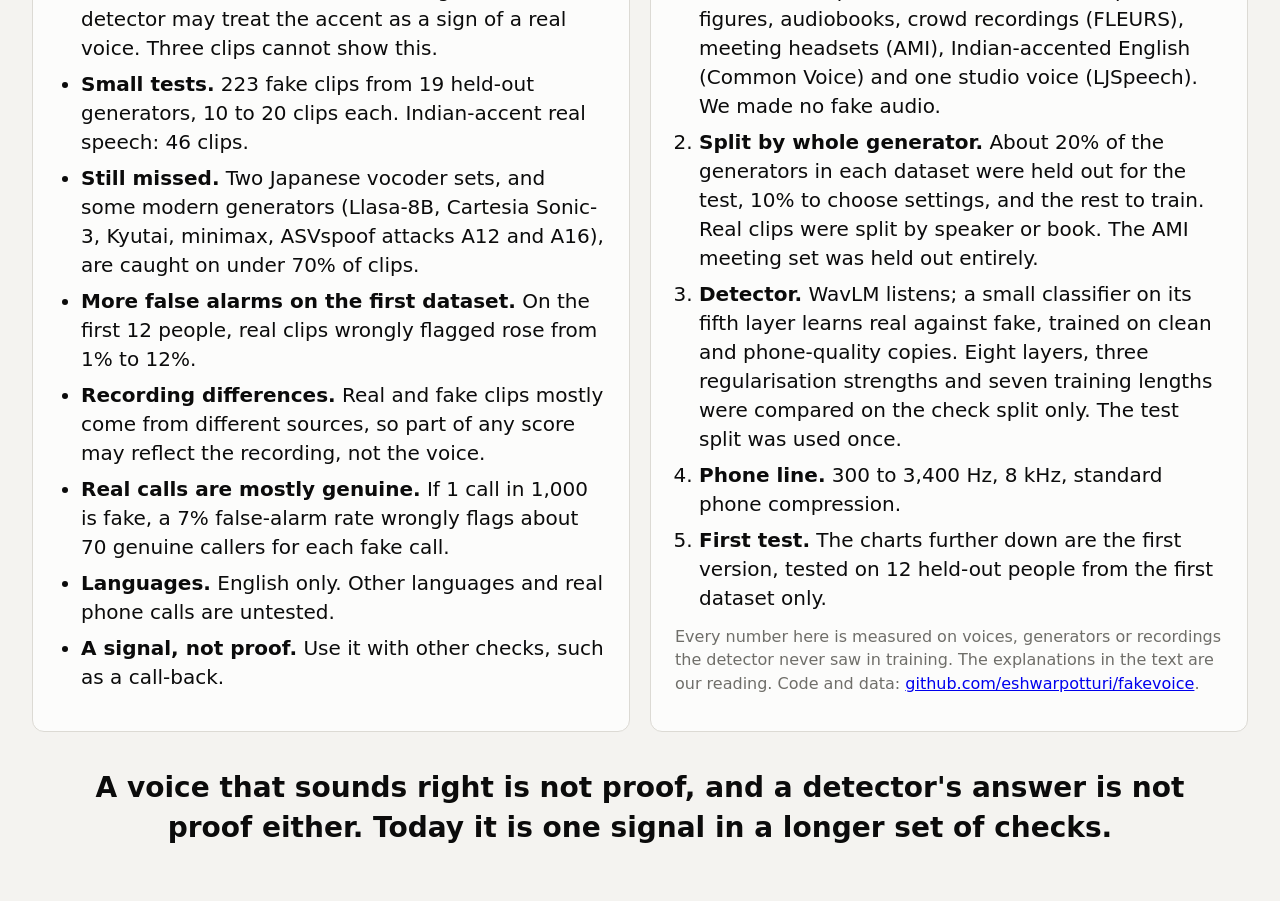
==== commit 8c0de86a: "Update the results page with tests on unseen generators and real speech New charts: fakes caught and" ====
--- a/docs/stats.html
+++ b/docs/stats.html
@@ -4,7 +4,7 @@
 <meta charset="utf-8">
 <meta name="viewport" content="width=device-width, initial-scale=1">
 <title>Fake Voice Check: how well it works</title>
-<meta name="description" content="Can a detector tell a cloned voice from a real one? Results on people it had never heard, with clean and phone-quality audio.">
+<meta name="description" content="Can a detector tell a cloned voice from a real one? Results on voices and voice generators it had never seen, with clean and phone-quality audio.">
 <link rel="stylesheet" href="assets/style.css">
 </head>
 <body>
@@ -25,7 +25,7 @@
   <section class="grid cols-2 endcards">
     <div class="card"><h2>Honest caveats</h2><div id="caveats"></div></div>
     <div class="card"><h2>How this was built</h2><div id="method"></div>
-      <p class="small" style="margin-top:.6rem">Every number here is measured on people the detector never saw in training. The explanations in the text are our reading. Code and data: <a href="https://github.com/eshwarpotturi/fake-voice-check">github.com/eshwarpotturi/fake-voice-check</a>.</p></div>
+      <p class="small" style="margin-top:.6rem">Every number here is measured on voices, generators or recordings the detector never saw in training. The explanations in the text are our reading. Code and data: <a href="https://github.com/eshwarpotturi/fakevoice">github.com/eshwarpotturi/fakevoice</a>.</p></div>
   </section>
   <p class="closing" id="closing"></p>
 </main>
